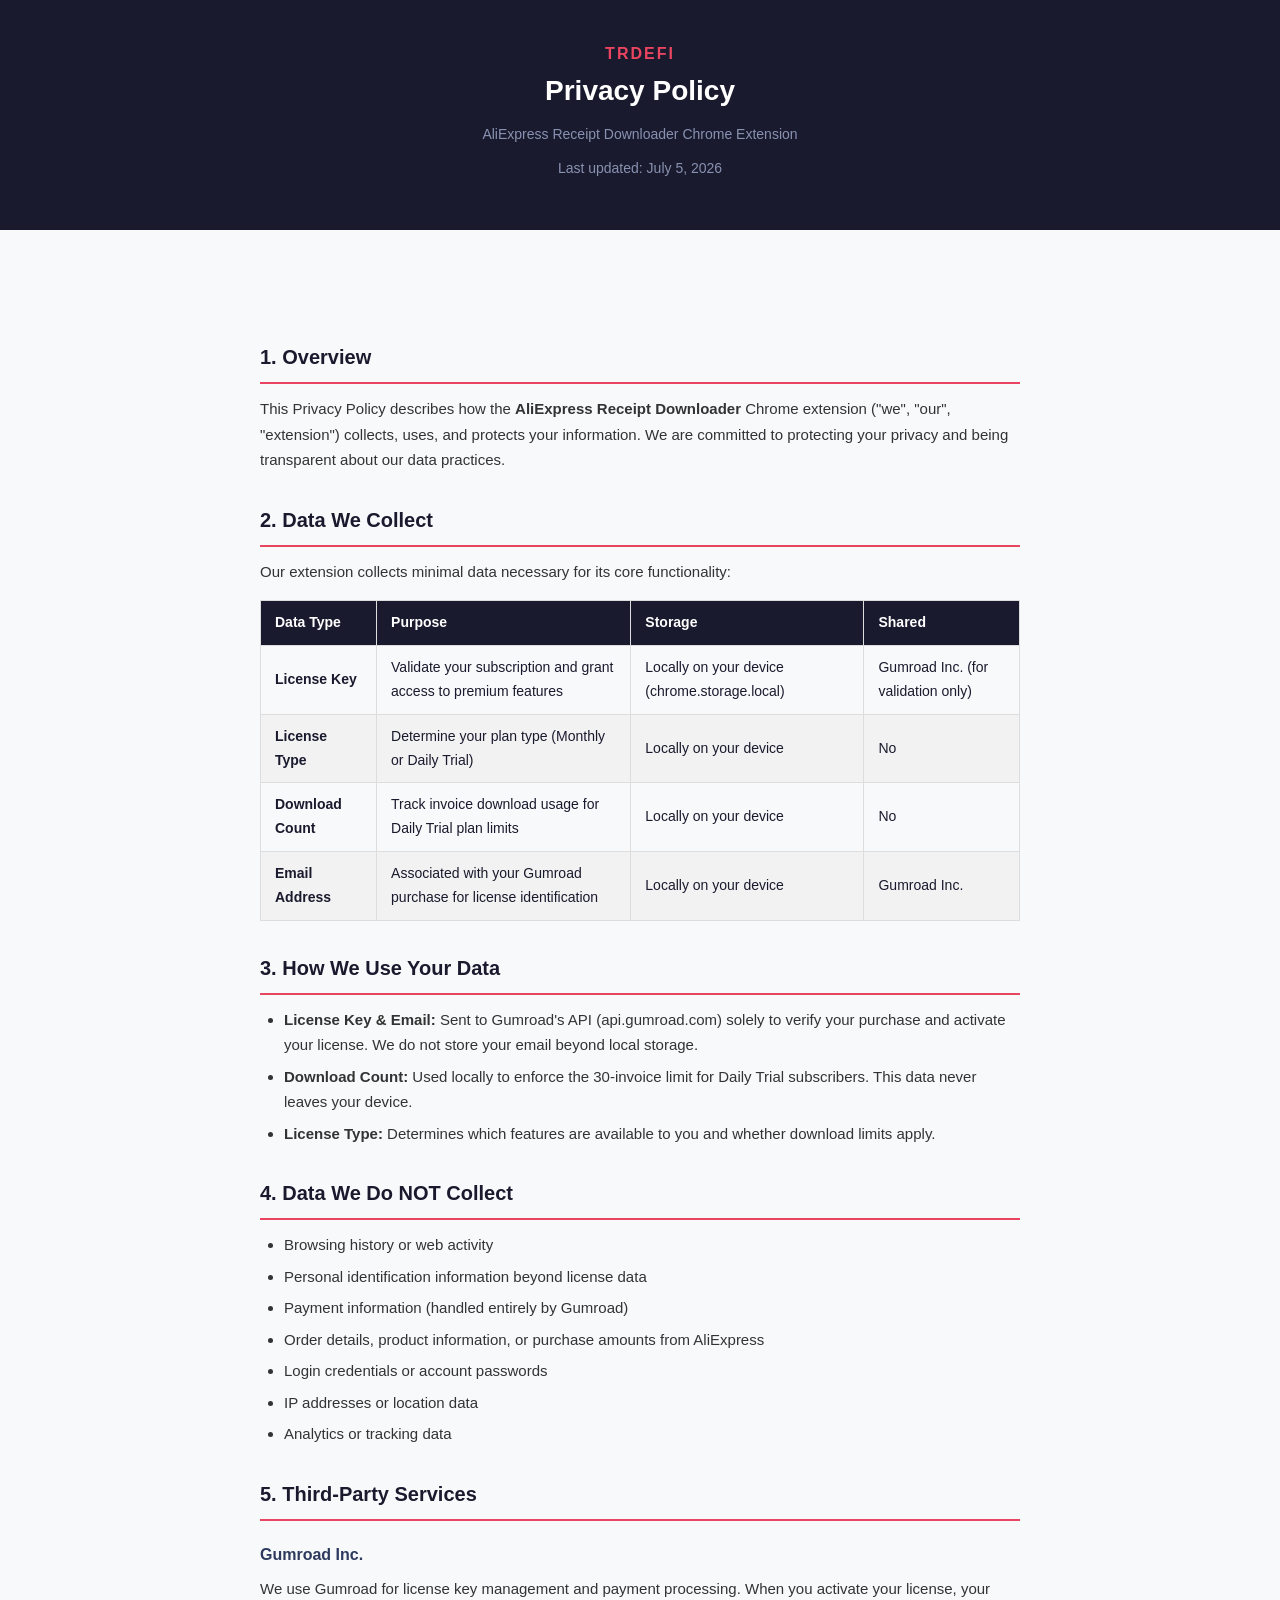
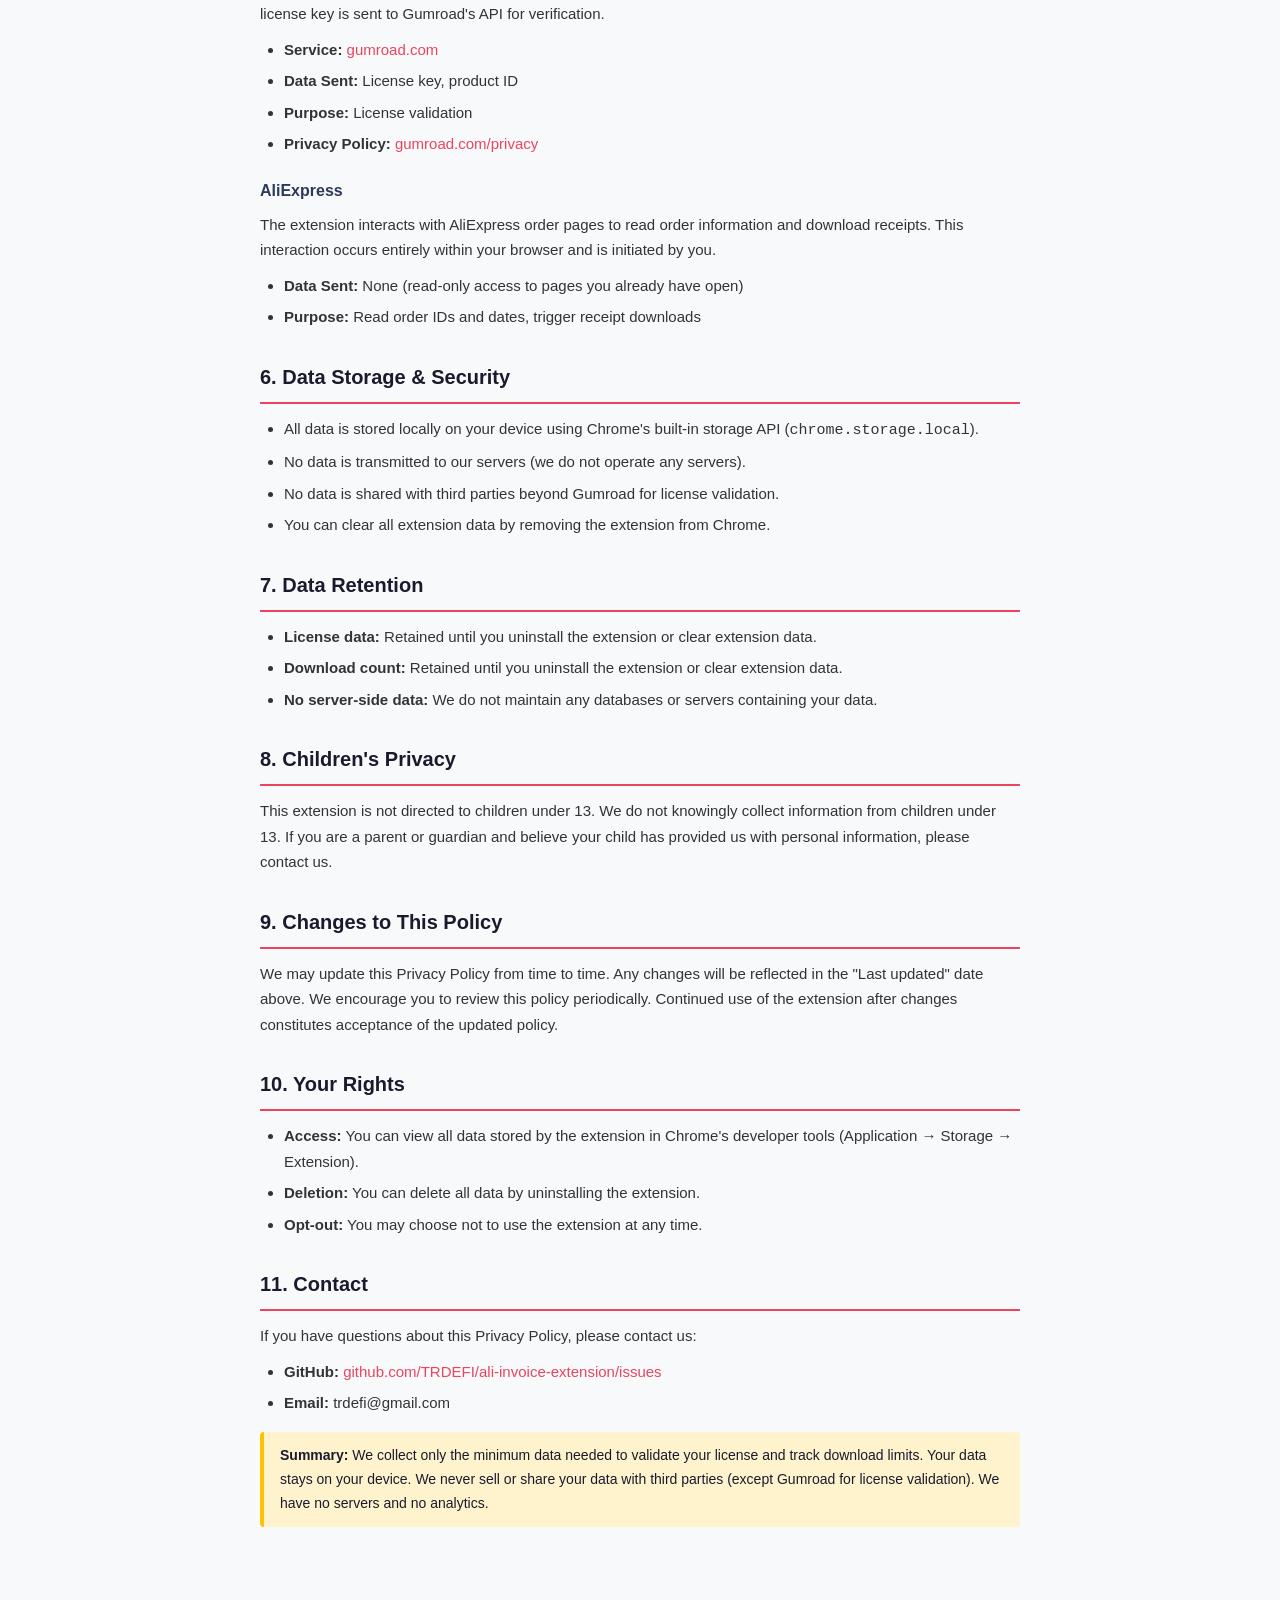
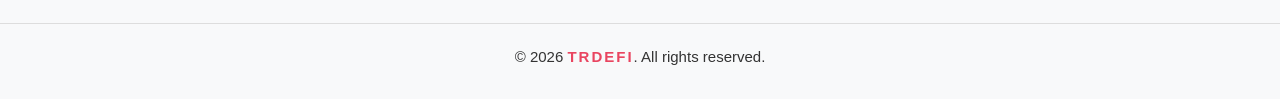
==== docs/index.html @ 35ae5b25 "Add privacy policy page for Chrome Web Store listing" ====
<!DOCTYPE html>
<html lang="en">
<head>
  <meta charset="UTF-8">
  <meta name="viewport" content="width=device-width, initial-scale=1.0">
  <title>Privacy Policy - AliExpress Receipt Downloader</title>
  <style>
    * { margin: 0; padding: 0; box-sizing: border-box; }
    body {
      font-family: -apple-system, BlinkMacSystemFont, 'Segoe UI', Roboto, sans-serif;
      line-height: 1.7;
      color: #1a1a2e;
      background: #f8f9fa;
    }
    .container {
      max-width: 800px;
      margin: 0 auto;
      padding: 40px 20px;
    }
    header {
      text-align: center;
      margin-bottom: 40px;
      padding: 40px 20px;
      background: #1a1a2e;
      color: #fff;
    }
    header h1 { font-size: 28px; margin-bottom: 8px; }
    header p { color: #8892b0; font-size: 14px; }
    .brand {
      color: #e94560;
      font-weight: 700;
      letter-spacing: 2px;
    }
    h2 {
      font-size: 20px;
      color: #1a1a2e;
      margin: 30px 0 12px;
      padding-bottom: 8px;
      border-bottom: 2px solid #e94560;
    }
    h3 {
      font-size: 16px;
      color: #2d3a5e;
      margin: 20px 0 8px;
    }
    p, li {
      font-size: 15px;
      color: #333;
      margin-bottom: 10px;
    }
    ul {
      padding-left: 24px;
      margin-bottom: 16px;
    }
    li { margin-bottom: 6px; }
    table {
      width: 100%;
      border-collapse: collapse;
      margin: 16px 0;
      font-size: 14px;
    }
    th, td {
      padding: 10px 14px;
      border: 1px solid #ddd;
      text-align: left;
    }
    th {
      background: #1a1a2e;
      color: #fff;
      font-weight: 600;
    }
    tr:nth-child(even) { background: #f2f2f2; }
    .highlight {
      background: #fff3cd;
      padding: 12px 16px;
      border-left: 4px solid #ffc107;
      border-radius: 4px;
      margin: 16px 0;
      font-size: 14px;
    }
    footer {
      text-align: center;
      padding: 20px;
      margin-top: 40px;
      color: #8892b0;
      font-size: 13px;
      border-top: 1px solid #ddd;
    }
    a { color: #e94560; text-decoration: none; }
    a:hover { text-decoration: underline; }
  </style>
</head>
<body>
  <header>
    <div class="brand">TRDEFI</div>
    <h1>Privacy Policy</h1>
    <p>AliExpress Receipt Downloader Chrome Extension</p>
    <p>Last updated: July 5, 2026</p>
  </header>

  <div class="container">
    <h2>1. Overview</h2>
    <p>This Privacy Policy describes how the <strong>AliExpress Receipt Downloader</strong> Chrome extension ("we", "our", "extension") collects, uses, and protects your information. We are committed to protecting your privacy and being transparent about our data practices.</p>

    <h2>2. Data We Collect</h2>
    <p>Our extension collects minimal data necessary for its core functionality:</p>

    <table>
      <thead>
        <tr>
          <th>Data Type</th>
          <th>Purpose</th>
          <th>Storage</th>
          <th>Shared</th>
        </tr>
      </thead>
      <tbody>
        <tr>
          <td><strong>License Key</strong></td>
          <td>Validate your subscription and grant access to premium features</td>
          <td>Locally on your device (chrome.storage.local)</td>
          <td>Gumroad Inc. (for validation only)</td>
        </tr>
        <tr>
          <td><strong>License Type</strong></td>
          <td>Determine your plan type (Monthly or Daily Trial)</td>
          <td>Locally on your device</td>
          <td>No</td>
        </tr>
        <tr>
          <td><strong>Download Count</strong></td>
          <td>Track invoice download usage for Daily Trial plan limits</td>
          <td>Locally on your device</td>
          <td>No</td>
        </tr>
        <tr>
          <td><strong>Email Address</strong></td>
          <td>Associated with your Gumroad purchase for license identification</td>
          <td>Locally on your device</td>
          <td>Gumroad Inc.</td>
        </tr>
      </tbody>
    </table>

    <h2>3. How We Use Your Data</h2>
    <ul>
      <li><strong>License Key & Email:</strong> Sent to Gumroad's API (api.gumroad.com) solely to verify your purchase and activate your license. We do not store your email beyond local storage.</li>
      <li><strong>Download Count:</strong> Used locally to enforce the 30-invoice limit for Daily Trial subscribers. This data never leaves your device.</li>
      <li><strong>License Type:</strong> Determines which features are available to you and whether download limits apply.</li>
    </ul>

    <h2>4. Data We Do NOT Collect</h2>
    <ul>
      <li>Browsing history or web activity</li>
      <li>Personal identification information beyond license data</li>
      <li>Payment information (handled entirely by Gumroad)</li>
      <li>Order details, product information, or purchase amounts from AliExpress</li>
      <li>Login credentials or account passwords</li>
      <li>IP addresses or location data</li>
      <li>Analytics or tracking data</li>
    </ul>

    <h2>5. Third-Party Services</h2>

    <h3>Gumroad Inc.</h3>
    <p>We use Gumroad for license key management and payment processing. When you activate your license, your license key is sent to Gumroad's API for verification.</p>
    <ul>
      <li><strong>Service:</strong> <a href="https://gumroad.com" target="_blank">gumroad.com</a></li>
      <li><strong>Data Sent:</strong> License key, product ID</li>
      <li><strong>Purpose:</strong> License validation</li>
      <li><strong>Privacy Policy:</strong> <a href="https://gumroad.com/privacy" target="_blank">gumroad.com/privacy</a></li>
    </ul>

    <h3>AliExpress</h3>
    <p>The extension interacts with AliExpress order pages to read order information and download receipts. This interaction occurs entirely within your browser and is initiated by you.</p>
    <ul>
      <li><strong>Data Sent:</strong> None (read-only access to pages you already have open)</li>
      <li><strong>Purpose:</strong> Read order IDs and dates, trigger receipt downloads</li>
    </ul>

    <h2>6. Data Storage & Security</h2>
    <ul>
      <li>All data is stored locally on your device using Chrome's built-in storage API (<code>chrome.storage.local</code>).</li>
      <li>No data is transmitted to our servers (we do not operate any servers).</li>
      <li>No data is shared with third parties beyond Gumroad for license validation.</li>
      <li>You can clear all extension data by removing the extension from Chrome.</li>
    </ul>

    <h2>7. Data Retention</h2>
    <ul>
      <li><strong>License data:</strong> Retained until you uninstall the extension or clear extension data.</li>
      <li><strong>Download count:</strong> Retained until you uninstall the extension or clear extension data.</li>
      <li><strong>No server-side data:</strong> We do not maintain any databases or servers containing your data.</li>
    </ul>

    <h2>8. Children's Privacy</h2>
    <p>This extension is not directed to children under 13. We do not knowingly collect information from children under 13. If you are a parent or guardian and believe your child has provided us with personal information, please contact us.</p>

    <h2>9. Changes to This Policy</h2>
    <p>We may update this Privacy Policy from time to time. Any changes will be reflected in the "Last updated" date above. We encourage you to review this policy periodically. Continued use of the extension after changes constitutes acceptance of the updated policy.</p>

    <h2>10. Your Rights</h2>
    <ul>
      <li><strong>Access:</strong> You can view all data stored by the extension in Chrome's developer tools (Application → Storage → Extension).</li>
      <li><strong>Deletion:</strong> You can delete all data by uninstalling the extension.</li>
      <li><strong>Opt-out:</strong> You may choose not to use the extension at any time.</li>
    </ul>

    <h2>11. Contact</h2>
    <p>If you have questions about this Privacy Policy, please contact us:</p>
    <ul>
      <li><strong>GitHub:</strong> <a href="https://github.com/TRDEFI/ali-invoice-extension/issues" target="_blank">github.com/TRDEFI/ali-invoice-extension/issues</a></li>
      <li><strong>Email:</strong> trdefi@gmail.com</li>
    </ul>

    <div class="highlight">
      <strong>Summary:</strong> We collect only the minimum data needed to validate your license and track download limits. Your data stays on your device. We never sell or share your data with third parties (except Gumroad for license validation). We have no servers and no analytics.
    </div>
  </div>

  <footer>
    <p>&copy; 2026 <span class="brand">TRDEFI</span>. All rights reserved.</p>
  </footer>
</body>
</html>
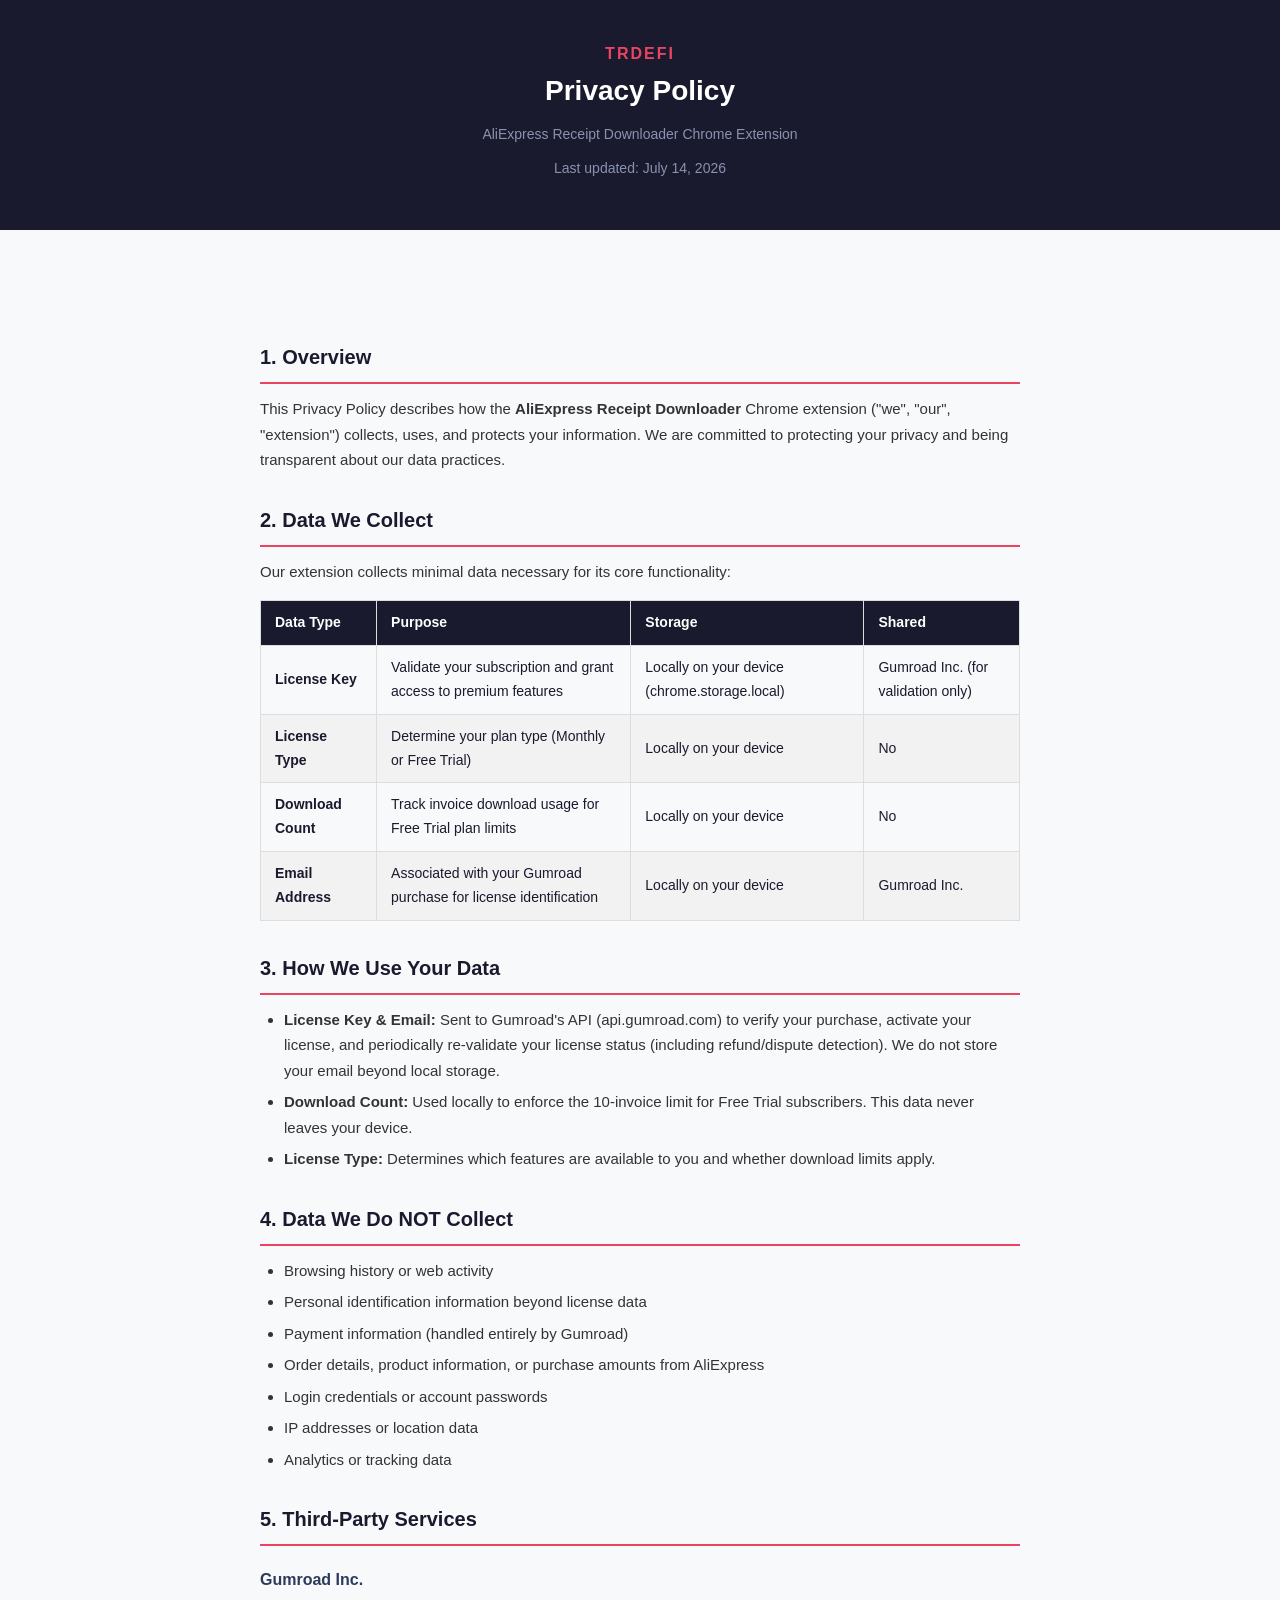
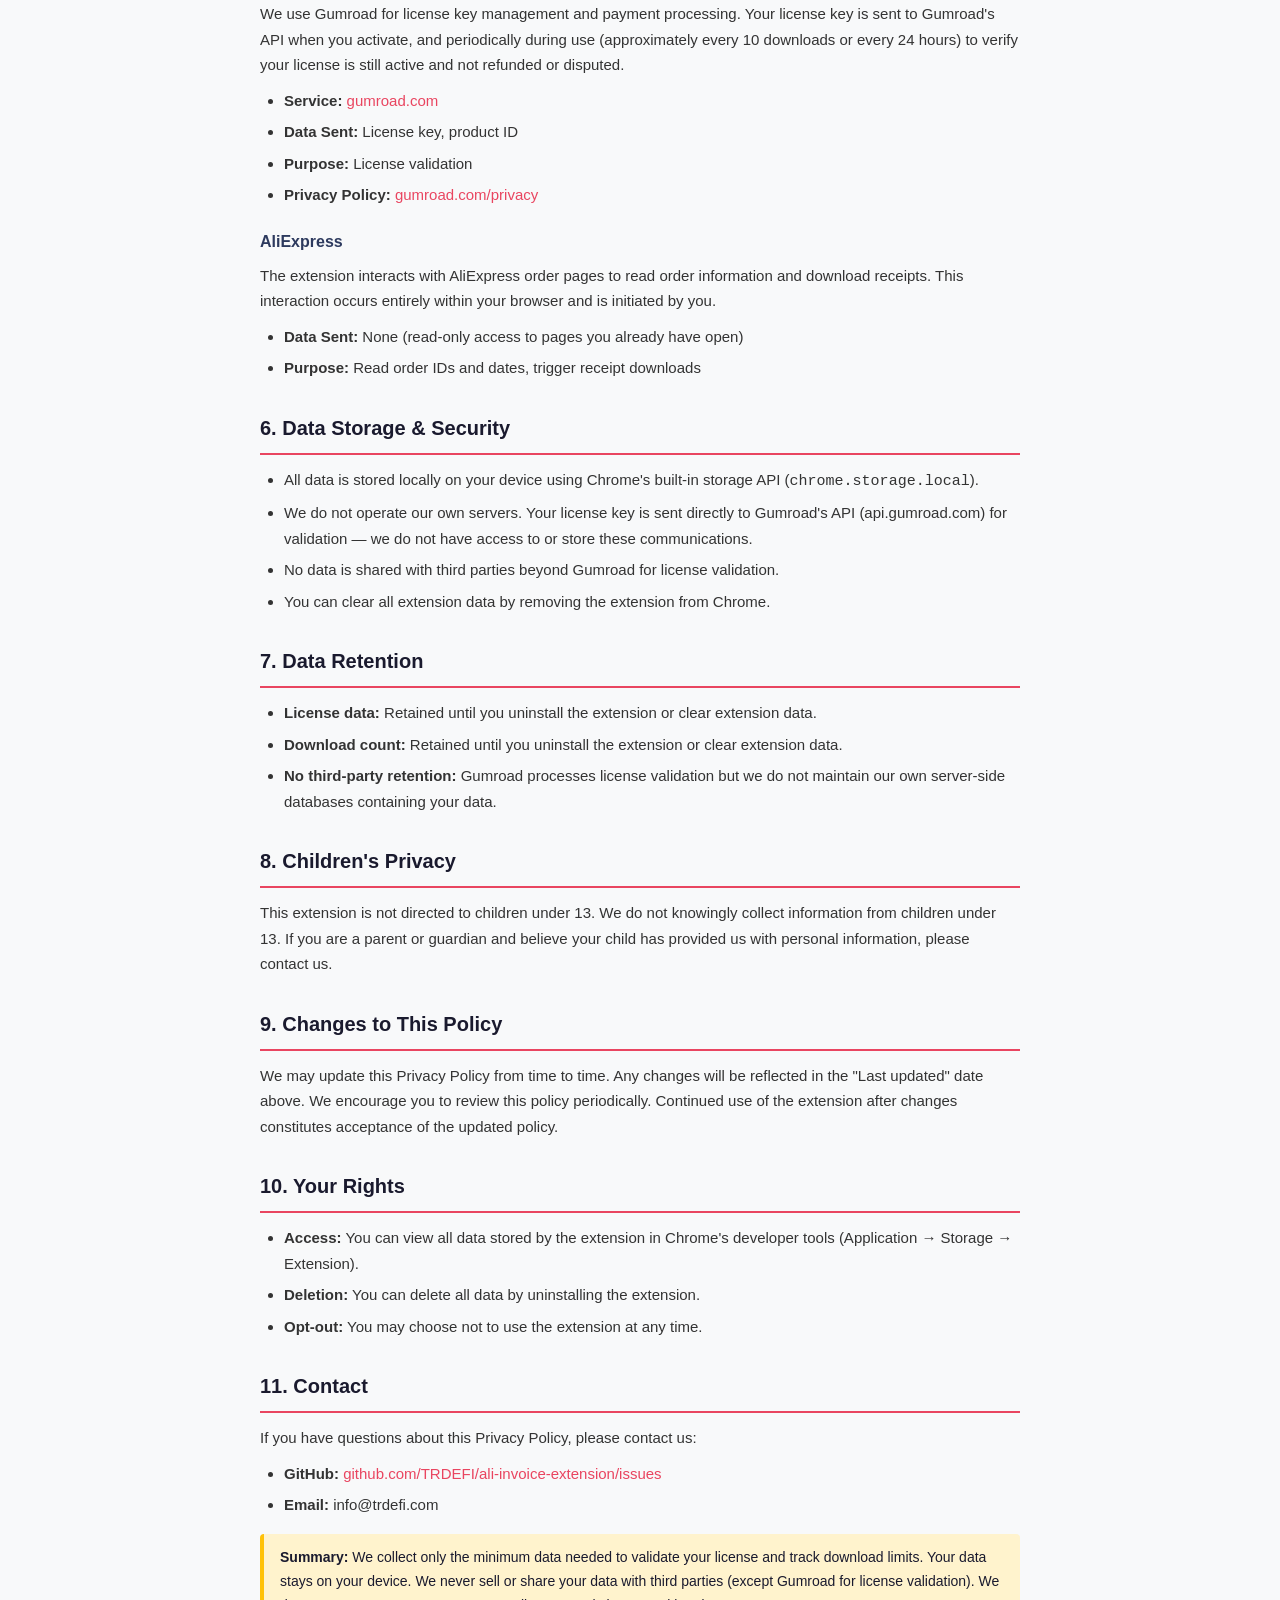
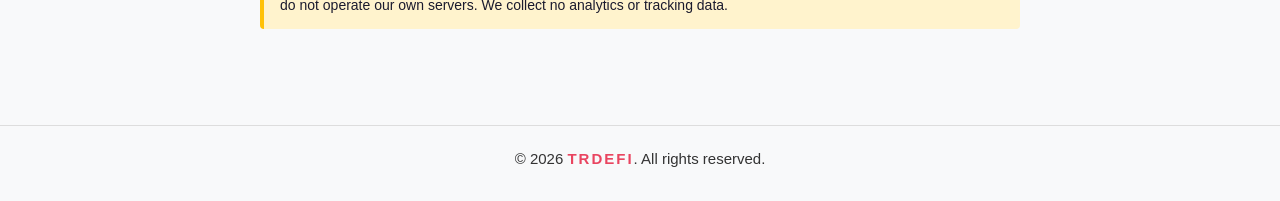
==== commit d3ad5f6b: "Fix Privacy Policy to match v1.1.0 code - Daily Trial → Free Trial (all references) - 30-invoice → 1" ====
--- a/docs/index.html
+++ b/docs/index.html
@@ -95,7 +95,7 @@
     <div class="brand">TRDEFI</div>
     <h1>Privacy Policy</h1>
     <p>AliExpress Receipt Downloader Chrome Extension</p>
-    <p>Last updated: July 5, 2026</p>
+    <p>Last updated: July 14, 2026</p>
   </header>
 
   <div class="container">
@@ -123,13 +123,13 @@
         </tr>
         <tr>
           <td><strong>License Type</strong></td>
-          <td>Determine your plan type (Monthly or Daily Trial)</td>
+          <td>Determine your plan type (Monthly or Free Trial)</td>
           <td>Locally on your device</td>
           <td>No</td>
         </tr>
         <tr>
           <td><strong>Download Count</strong></td>
-          <td>Track invoice download usage for Daily Trial plan limits</td>
+          <td>Track invoice download usage for Free Trial plan limits</td>
           <td>Locally on your device</td>
           <td>No</td>
         </tr>
@@ -144,8 +144,8 @@
 
     <h2>3. How We Use Your Data</h2>
     <ul>
-      <li><strong>License Key & Email:</strong> Sent to Gumroad's API (api.gumroad.com) solely to verify your purchase and activate your license. We do not store your email beyond local storage.</li>
-      <li><strong>Download Count:</strong> Used locally to enforce the 30-invoice limit for Daily Trial subscribers. This data never leaves your device.</li>
+      <li><strong>License Key & Email:</strong> Sent to Gumroad's API (api.gumroad.com) to verify your purchase, activate your license, and periodically re-validate your license status (including refund/dispute detection). We do not store your email beyond local storage.</li>
+      <li><strong>Download Count:</strong> Used locally to enforce the 10-invoice limit for Free Trial subscribers. This data never leaves your device.</li>
       <li><strong>License Type:</strong> Determines which features are available to you and whether download limits apply.</li>
     </ul>
 
@@ -163,7 +163,7 @@
     <h2>5. Third-Party Services</h2>
 
     <h3>Gumroad Inc.</h3>
-    <p>We use Gumroad for license key management and payment processing. When you activate your license, your license key is sent to Gumroad's API for verification.</p>
+    <p>We use Gumroad for license key management and payment processing. Your license key is sent to Gumroad's API when you activate, and periodically during use (approximately every 10 downloads or every 24 hours) to verify your license is still active and not refunded or disputed.</p>
     <ul>
       <li><strong>Service:</strong> <a href="https://gumroad.com" target="_blank">gumroad.com</a></li>
       <li><strong>Data Sent:</strong> License key, product ID</li>
@@ -181,7 +181,7 @@
     <h2>6. Data Storage & Security</h2>
     <ul>
       <li>All data is stored locally on your device using Chrome's built-in storage API (<code>chrome.storage.local</code>).</li>
-      <li>No data is transmitted to our servers (we do not operate any servers).</li>
+      <li>We do not operate our own servers. Your license key is sent directly to Gumroad's API (api.gumroad.com) for validation — we do not have access to or store these communications.</li>
       <li>No data is shared with third parties beyond Gumroad for license validation.</li>
       <li>You can clear all extension data by removing the extension from Chrome.</li>
     </ul>
@@ -190,7 +190,7 @@
     <ul>
       <li><strong>License data:</strong> Retained until you uninstall the extension or clear extension data.</li>
       <li><strong>Download count:</strong> Retained until you uninstall the extension or clear extension data.</li>
-      <li><strong>No server-side data:</strong> We do not maintain any databases or servers containing your data.</li>
+      <li><strong>No third-party retention:</strong> Gumroad processes license validation but we do not maintain our own server-side databases containing your data.</li>
     </ul>
 
     <h2>8. Children's Privacy</h2>
@@ -210,11 +210,11 @@
     <p>If you have questions about this Privacy Policy, please contact us:</p>
     <ul>
       <li><strong>GitHub:</strong> <a href="https://github.com/TRDEFI/ali-invoice-extension/issues" target="_blank">github.com/TRDEFI/ali-invoice-extension/issues</a></li>
-      <li><strong>Email:</strong> trdefi@gmail.com</li>
+      <li><strong>Email:</strong> info@trdefi.com</li>
     </ul>
 
     <div class="highlight">
-      <strong>Summary:</strong> We collect only the minimum data needed to validate your license and track download limits. Your data stays on your device. We never sell or share your data with third parties (except Gumroad for license validation). We have no servers and no analytics.
+      <strong>Summary:</strong> We collect only the minimum data needed to validate your license and track download limits. Your data stays on your device. We never sell or share your data with third parties (except Gumroad for license validation). We do not operate our own servers. We collect no analytics or tracking data.
     </div>
   </div>
 
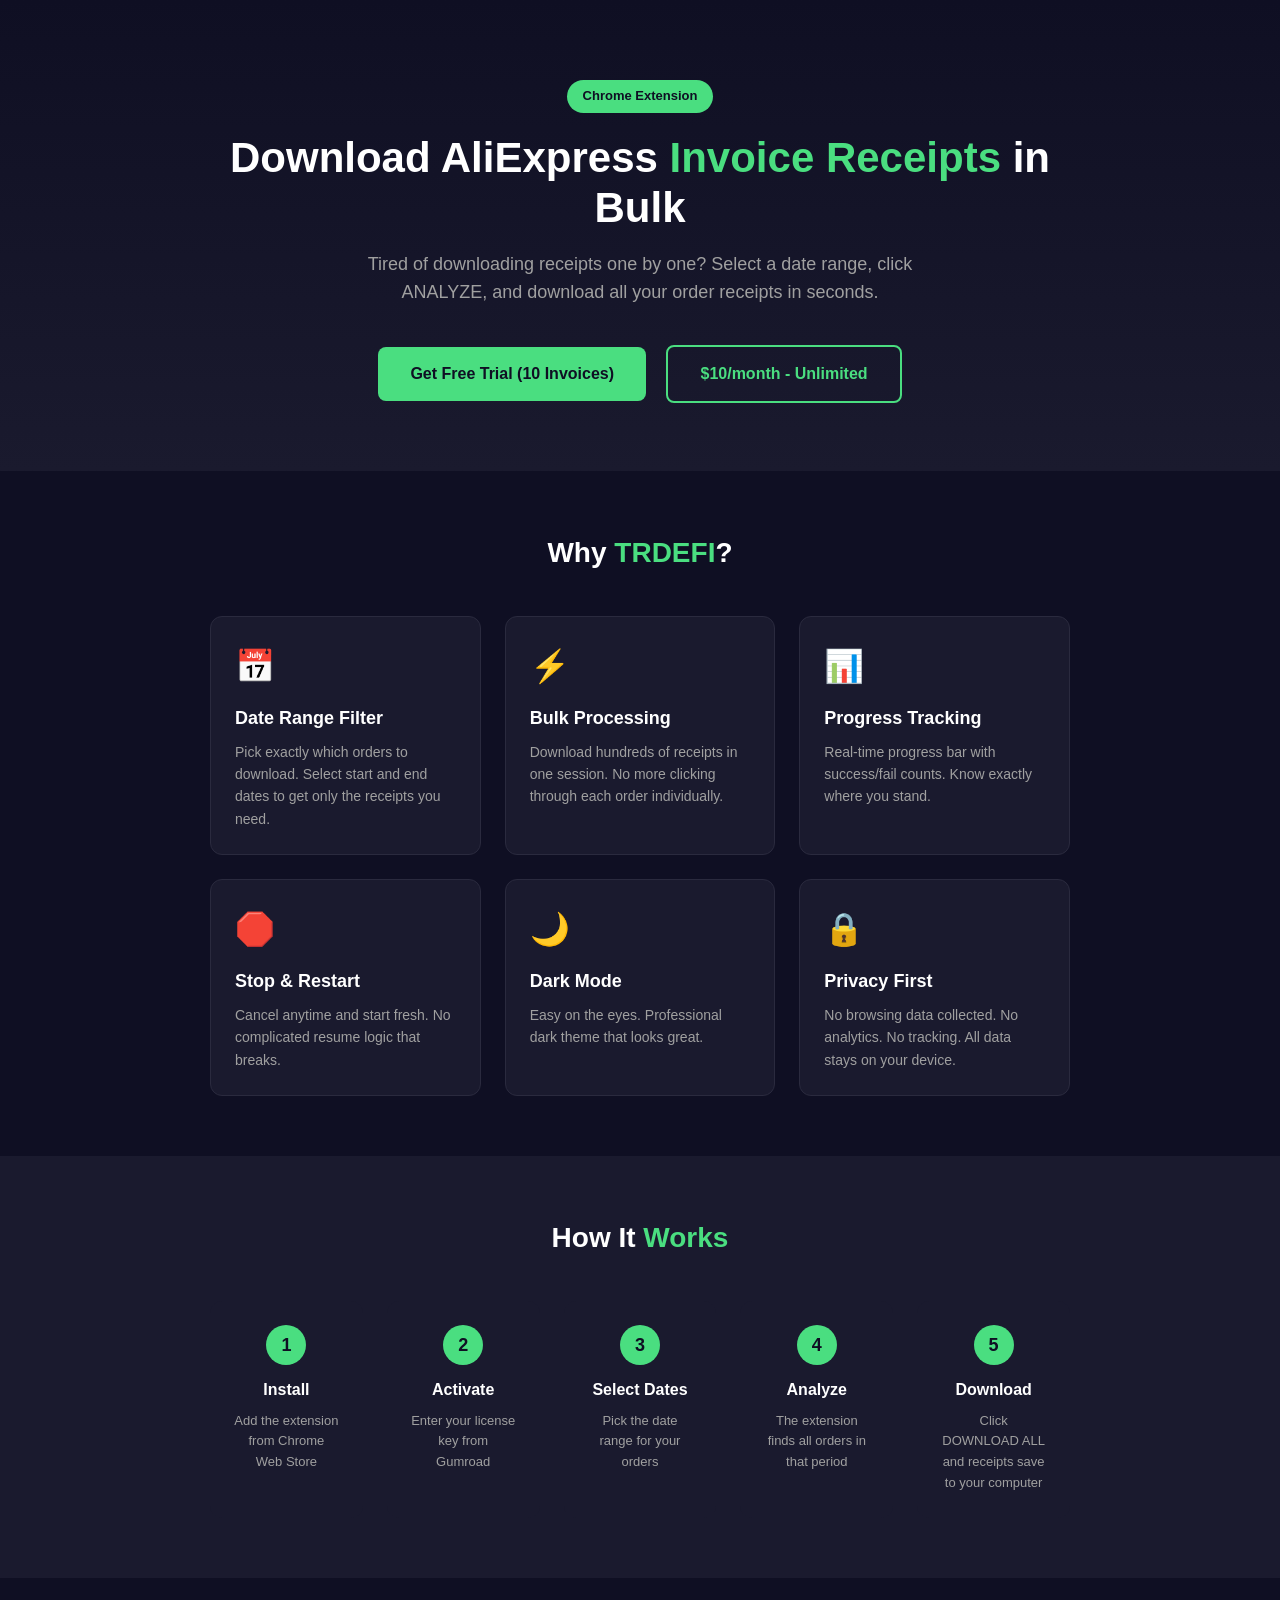
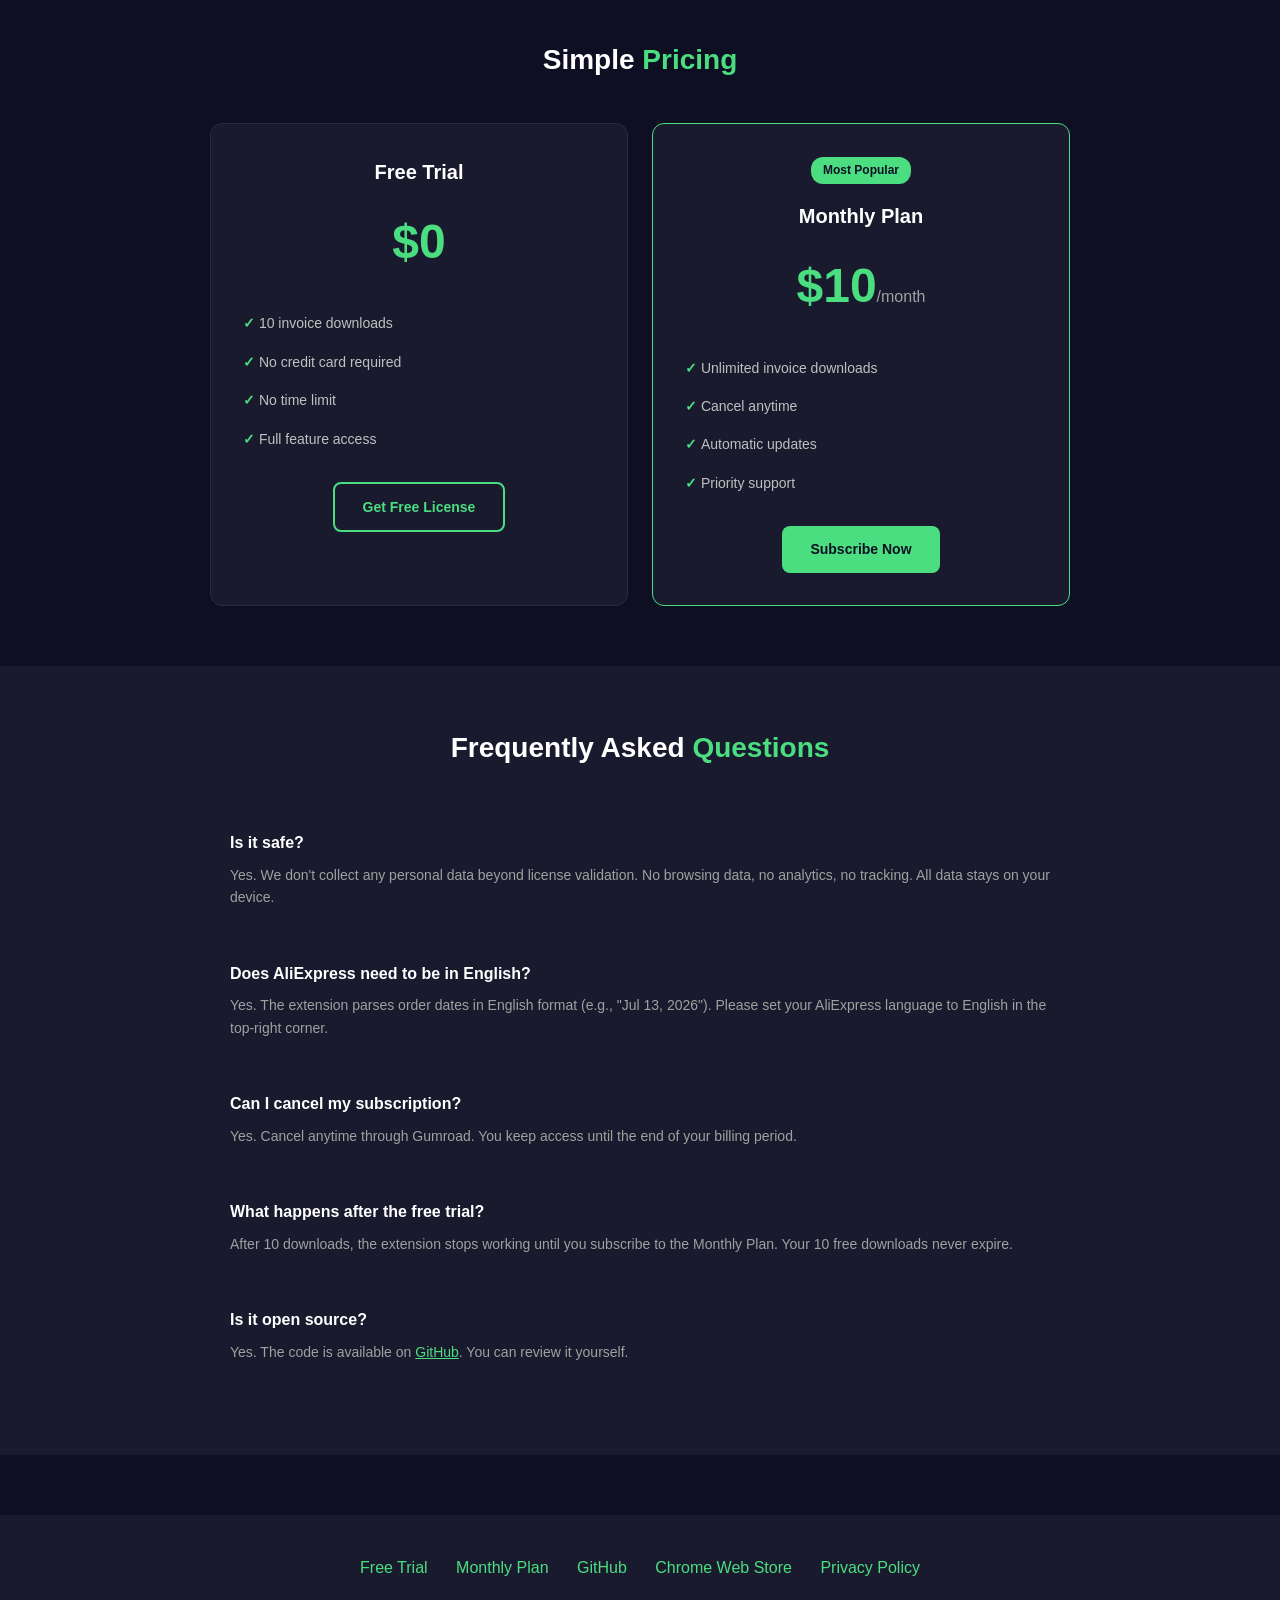
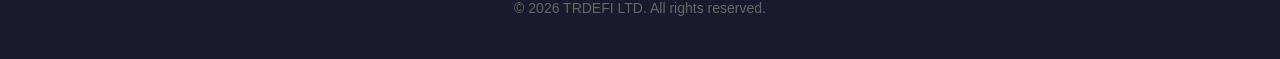
==== commit 3f4f6917: "Add full landing page and separate privacy policy page for GitHub Pages SEO" ====
--- a/docs/index.html
+++ b/docs/index.html
@@ -1,225 +1,235 @@
 <!DOCTYPE html>
 <html lang="en">
 <head>
-  <meta charset="UTF-8">
-  <meta name="viewport" content="width=device-width, initial-scale=1.0">
-  <title>Privacy Policy - AliExpress Receipt Downloader</title>
-  <style>
-    * { margin: 0; padding: 0; box-sizing: border-box; }
-    body {
-      font-family: -apple-system, BlinkMacSystemFont, 'Segoe UI', Roboto, sans-serif;
-      line-height: 1.7;
-      color: #1a1a2e;
-      background: #f8f9fa;
-    }
-    .container {
-      max-width: 800px;
-      margin: 0 auto;
-      padding: 40px 20px;
-    }
-    header {
-      text-align: center;
-      margin-bottom: 40px;
-      padding: 40px 20px;
-      background: #1a1a2e;
-      color: #fff;
-    }
-    header h1 { font-size: 28px; margin-bottom: 8px; }
-    header p { color: #8892b0; font-size: 14px; }
-    .brand {
-      color: #e94560;
-      font-weight: 700;
-      letter-spacing: 2px;
-    }
-    h2 {
-      font-size: 20px;
-      color: #1a1a2e;
-      margin: 30px 0 12px;
-      padding-bottom: 8px;
-      border-bottom: 2px solid #e94560;
-    }
-    h3 {
-      font-size: 16px;
-      color: #2d3a5e;
-      margin: 20px 0 8px;
-    }
-    p, li {
-      font-size: 15px;
-      color: #333;
-      margin-bottom: 10px;
-    }
-    ul {
-      padding-left: 24px;
-      margin-bottom: 16px;
-    }
-    li { margin-bottom: 6px; }
-    table {
-      width: 100%;
-      border-collapse: collapse;
-      margin: 16px 0;
-      font-size: 14px;
-    }
-    th, td {
-      padding: 10px 14px;
-      border: 1px solid #ddd;
-      text-align: left;
-    }
-    th {
-      background: #1a1a2e;
-      color: #fff;
-      font-weight: 600;
-    }
-    tr:nth-child(even) { background: #f2f2f2; }
-    .highlight {
-      background: #fff3cd;
-      padding: 12px 16px;
-      border-left: 4px solid #ffc107;
-      border-radius: 4px;
-      margin: 16px 0;
-      font-size: 14px;
-    }
-    footer {
-      text-align: center;
-      padding: 20px;
-      margin-top: 40px;
-      color: #8892b0;
-      font-size: 13px;
-      border-top: 1px solid #ddd;
-    }
-    a { color: #e94560; text-decoration: none; }
-    a:hover { text-decoration: underline; }
-  </style>
+    <meta charset="UTF-8">
+    <meta name="viewport" content="width=device-width, initial-scale=1.0">
+    <title>AliExpress Invoice Downloader - Bulk Download Order Receipts | TRDEFI</title>
+    <meta name="description" content="Download AliExpress order receipts in bulk by date range. Free trial available. Save hours every month with our Chrome extension.">
+    <meta name="keywords" content="aliexpress, invoice, receipt, downloader, chrome extension, bulk download, order receipts">
+    <meta property="og:title" content="AliExpress Invoice Downloader - Bulk Download Order Receipts">
+    <meta property="og:description" content="Download AliExpress order receipts in bulk by date range. Free trial available.">
+    <meta property="og:type" content="website">
+    <meta property="og:url" content="https://trdefi.github.io/ali-invoice-extension/">
+    <link rel="canonical" href="https://trdefi.github.io/ali-invoice-extension/">
+    <style>
+        * { margin: 0; padding: 0; box-sizing: border-box; }
+        body { font-family: -apple-system, BlinkMacSystemFont, 'Segoe UI', Roboto, sans-serif; background: #0f0f23; color: #e0e0e0; line-height: 1.6; }
+        .container { max-width: 900px; margin: 0 auto; padding: 0 20px; }
+
+        /* Hero */
+        .hero { text-align: center; padding: 80px 20px 60px; background: linear-gradient(180deg, #0f0f23 0%, #1a1a2e 100%); }
+        .hero .badge { display: inline-block; background: #4ade80; color: #0f0f23; padding: 6px 16px; border-radius: 20px; font-weight: 600; font-size: 13px; margin-bottom: 20px; }
+        .hero h1 { font-size: 42px; font-weight: 700; color: #ffffff; margin-bottom: 16px; line-height: 1.2; }
+        .hero h1 span { color: #4ade80; }
+        .hero p { font-size: 18px; color: #a0a0a0; max-width: 600px; margin: 0 auto 30px; }
+        .hero-cta { display: inline-block; background: #4ade80; color: #0f0f23; padding: 14px 32px; border-radius: 8px; font-size: 16px; font-weight: 700; text-decoration: none; margin: 8px; }
+        .hero-cta-secondary { display: inline-block; background: transparent; color: #4ade80; padding: 14px 32px; border-radius: 8px; font-size: 16px; font-weight: 700; text-decoration: none; border: 2px solid #4ade80; margin: 8px; }
+
+        /* Sections */
+        section { padding: 60px 0; }
+        section h2 { font-size: 28px; color: #ffffff; text-align: center; margin-bottom: 40px; }
+        section h2 span { color: #4ade80; }
+
+        /* Features */
+        .features-grid { display: grid; grid-template-columns: repeat(auto-fit, minmax(250px, 1fr)); gap: 24px; }
+        .feature-card { background: #1a1a2e; border-radius: 12px; padding: 24px; border: 1px solid #2a2a3e; }
+        .feature-card .icon { font-size: 32px; margin-bottom: 12px; }
+        .feature-card h3 { color: #ffffff; font-size: 18px; margin-bottom: 8px; }
+        .feature-card p { color: #a0a0a0; font-size: 14px; }
+
+        /* How It Works */
+        .steps { display: grid; grid-template-columns: repeat(auto-fit, minmax(150px, 1fr)); gap: 24px; text-align: center; }
+        .step { background: #1a1a2e; border-radius: 12px; padding: 24px; }
+        .step-num { background: #4ade80; color: #0f0f23; width: 40px; height: 40px; border-radius: 50%; display: inline-flex; align-items: center; justify-content: center; font-weight: 700; font-size: 18px; margin-bottom: 12px; }
+        .step h3 { color: #ffffff; font-size: 16px; margin-bottom: 8px; }
+        .step p { color: #a0a0a0; font-size: 13px; }
+
+        /* Pricing */
+        .pricing-grid { display: grid; grid-template-columns: repeat(auto-fit, minmax(280px, 1fr)); gap: 24px; }
+        .price-card { background: #1a1a2e; border-radius: 12px; padding: 32px; border: 1px solid #2a2a3e; text-align: center; }
+        .price-card.popular { border-color: #4ade80; }
+        .price-card .label { display: inline-block; background: #4ade80; color: #0f0f23; padding: 4px 12px; border-radius: 12px; font-size: 12px; font-weight: 600; margin-bottom: 16px; }
+        .price-card h3 { color: #ffffff; font-size: 20px; margin-bottom: 8px; }
+        .price-card .price { font-size: 48px; font-weight: 700; color: #4ade80; margin: 16px 0; }
+        .price-card .price span { font-size: 16px; font-weight: 400; color: #a0a0a0; }
+        .price-card ul { list-style: none; text-align: left; margin: 24px 0; }
+        .price-card li { padding: 8px 0; color: #c0c0c0; font-size: 14px; }
+        .price-card li::before { content: "✓ "; color: #4ade80; font-weight: 700; }
+        .price-card a { display: inline-block; background: #4ade80; color: #0f0f23; padding: 12px 28px; border-radius: 8px; font-weight: 700; text-decoration: none; font-size: 14px; }
+        .price-card a.secondary { background: transparent; color: #4ade80; border: 2px solid #4ade80; }
+
+        /* FAQ */
+        .faq-item { background: #1a1a2e; border-radius: 8px; padding: 20px; margin-bottom: 12px; }
+        .faq-item h3 { color: #ffffff; font-size: 16px; margin-bottom: 8px; }
+        .faq-item p { color: #a0a0a0; font-size: 14px; }
+
+        /* Footer */
+        footer { background: #1a1a2e; padding: 40px 0; text-align: center; margin-top: 60px; }
+        footer p { color: #666; font-size: 14px; }
+        footer a { color: #4ade80; text-decoration: none; }
+        footer a:hover { text-decoration: underline; }
+        .footer-links { margin-bottom: 16px; }
+        .footer-links a { margin: 0 12px; }
+    </style>
 </head>
 <body>
-  <header>
-    <div class="brand">TRDEFI</div>
-    <h1>Privacy Policy</h1>
-    <p>AliExpress Receipt Downloader Chrome Extension</p>
-    <p>Last updated: July 14, 2026</p>
-  </header>
-
-  <div class="container">
-    <h2>1. Overview</h2>
-    <p>This Privacy Policy describes how the <strong>AliExpress Receipt Downloader</strong> Chrome extension ("we", "our", "extension") collects, uses, and protects your information. We are committed to protecting your privacy and being transparent about our data practices.</p>
-
-    <h2>2. Data We Collect</h2>
-    <p>Our extension collects minimal data necessary for its core functionality:</p>
-
-    <table>
-      <thead>
-        <tr>
-          <th>Data Type</th>
-          <th>Purpose</th>
-          <th>Storage</th>
-          <th>Shared</th>
-        </tr>
-      </thead>
-      <tbody>
-        <tr>
-          <td><strong>License Key</strong></td>
-          <td>Validate your subscription and grant access to premium features</td>
-          <td>Locally on your device (chrome.storage.local)</td>
-          <td>Gumroad Inc. (for validation only)</td>
-        </tr>
-        <tr>
-          <td><strong>License Type</strong></td>
-          <td>Determine your plan type (Monthly or Free Trial)</td>
-          <td>Locally on your device</td>
-          <td>No</td>
-        </tr>
-        <tr>
-          <td><strong>Download Count</strong></td>
-          <td>Track invoice download usage for Free Trial plan limits</td>
-          <td>Locally on your device</td>
-          <td>No</td>
-        </tr>
-        <tr>
-          <td><strong>Email Address</strong></td>
-          <td>Associated with your Gumroad purchase for license identification</td>
-          <td>Locally on your device</td>
-          <td>Gumroad Inc.</td>
-        </tr>
-      </tbody>
-    </table>
-
-    <h2>3. How We Use Your Data</h2>
-    <ul>
-      <li><strong>License Key & Email:</strong> Sent to Gumroad's API (api.gumroad.com) to verify your purchase, activate your license, and periodically re-validate your license status (including refund/dispute detection). We do not store your email beyond local storage.</li>
-      <li><strong>Download Count:</strong> Used locally to enforce the 10-invoice limit for Free Trial subscribers. This data never leaves your device.</li>
-      <li><strong>License Type:</strong> Determines which features are available to you and whether download limits apply.</li>
-    </ul>
-
-    <h2>4. Data We Do NOT Collect</h2>
-    <ul>
-      <li>Browsing history or web activity</li>
-      <li>Personal identification information beyond license data</li>
-      <li>Payment information (handled entirely by Gumroad)</li>
-      <li>Order details, product information, or purchase amounts from AliExpress</li>
-      <li>Login credentials or account passwords</li>
-      <li>IP addresses or location data</li>
-      <li>Analytics or tracking data</li>
-    </ul>
-
-    <h2>5. Third-Party Services</h2>
-
-    <h3>Gumroad Inc.</h3>
-    <p>We use Gumroad for license key management and payment processing. Your license key is sent to Gumroad's API when you activate, and periodically during use (approximately every 10 downloads or every 24 hours) to verify your license is still active and not refunded or disputed.</p>
-    <ul>
-      <li><strong>Service:</strong> <a href="https://gumroad.com" target="_blank">gumroad.com</a></li>
-      <li><strong>Data Sent:</strong> License key, product ID</li>
-      <li><strong>Purpose:</strong> License validation</li>
-      <li><strong>Privacy Policy:</strong> <a href="https://gumroad.com/privacy" target="_blank">gumroad.com/privacy</a></li>
-    </ul>
-
-    <h3>AliExpress</h3>
-    <p>The extension interacts with AliExpress order pages to read order information and download receipts. This interaction occurs entirely within your browser and is initiated by you.</p>
-    <ul>
-      <li><strong>Data Sent:</strong> None (read-only access to pages you already have open)</li>
-      <li><strong>Purpose:</strong> Read order IDs and dates, trigger receipt downloads</li>
-    </ul>
-
-    <h2>6. Data Storage & Security</h2>
-    <ul>
-      <li>All data is stored locally on your device using Chrome's built-in storage API (<code>chrome.storage.local</code>).</li>
-      <li>We do not operate our own servers. Your license key is sent directly to Gumroad's API (api.gumroad.com) for validation — we do not have access to or store these communications.</li>
-      <li>No data is shared with third parties beyond Gumroad for license validation.</li>
-      <li>You can clear all extension data by removing the extension from Chrome.</li>
-    </ul>
-
-    <h2>7. Data Retention</h2>
-    <ul>
-      <li><strong>License data:</strong> Retained until you uninstall the extension or clear extension data.</li>
-      <li><strong>Download count:</strong> Retained until you uninstall the extension or clear extension data.</li>
-      <li><strong>No third-party retention:</strong> Gumroad processes license validation but we do not maintain our own server-side databases containing your data.</li>
-    </ul>
-
-    <h2>8. Children's Privacy</h2>
-    <p>This extension is not directed to children under 13. We do not knowingly collect information from children under 13. If you are a parent or guardian and believe your child has provided us with personal information, please contact us.</p>
-
-    <h2>9. Changes to This Policy</h2>
-    <p>We may update this Privacy Policy from time to time. Any changes will be reflected in the "Last updated" date above. We encourage you to review this policy periodically. Continued use of the extension after changes constitutes acceptance of the updated policy.</p>
-
-    <h2>10. Your Rights</h2>
-    <ul>
-      <li><strong>Access:</strong> You can view all data stored by the extension in Chrome's developer tools (Application → Storage → Extension).</li>
-      <li><strong>Deletion:</strong> You can delete all data by uninstalling the extension.</li>
-      <li><strong>Opt-out:</strong> You may choose not to use the extension at any time.</li>
-    </ul>
-
-    <h2>11. Contact</h2>
-    <p>If you have questions about this Privacy Policy, please contact us:</p>
-    <ul>
-      <li><strong>GitHub:</strong> <a href="https://github.com/TRDEFI/ali-invoice-extension/issues" target="_blank">github.com/TRDEFI/ali-invoice-extension/issues</a></li>
-      <li><strong>Email:</strong> info@trdefi.com</li>
-    </ul>
-
-    <div class="highlight">
-      <strong>Summary:</strong> We collect only the minimum data needed to validate your license and track download limits. Your data stays on your device. We never sell or share your data with third parties (except Gumroad for license validation). We do not operate our own servers. We collect no analytics or tracking data.
-    </div>
-  </div>
-
-  <footer>
-    <p>&copy; 2026 <span class="brand">TRDEFI</span>. All rights reserved.</p>
-  </footer>
+
+<!-- Hero -->
+<div class="hero">
+    <div class="container">
+        <div class="badge">Chrome Extension</div>
+        <h1>Download AliExpress <span>Invoice Receipts</span> in Bulk</h1>
+        <p>Tired of downloading receipts one by one? Select a date range, click ANALYZE, and download all your order receipts in seconds.</p>
+        <a href="https://trdefi.gumroad.com/l/FreeTrial" class="hero-cta">Get Free Trial (10 Invoices)</a>
+        <a href="https://trdefi.gumroad.com/l/monthly" class="hero-cta-secondary">$10/month - Unlimited</a>
+    </div>
+</div>
+
+<!-- Features -->
+<section>
+    <div class="container">
+        <h2>Why <span>TRDEFI</span>?</h2>
+        <div class="features-grid">
+            <div class="feature-card">
+                <div class="icon">📅</div>
+                <h3>Date Range Filter</h3>
+                <p>Pick exactly which orders to download. Select start and end dates to get only the receipts you need.</p>
+            </div>
+            <div class="feature-card">
+                <div class="icon">⚡</div>
+                <h3>Bulk Processing</h3>
+                <p>Download hundreds of receipts in one session. No more clicking through each order individually.</p>
+            </div>
+            <div class="feature-card">
+                <div class="icon">📊</div>
+                <h3>Progress Tracking</h3>
+                <p>Real-time progress bar with success/fail counts. Know exactly where you stand.</p>
+            </div>
+            <div class="feature-card">
+                <div class="icon">🛑</div>
+                <h3>Stop &amp; Restart</h3>
+                <p>Cancel anytime and start fresh. No complicated resume logic that breaks.</p>
+            </div>
+            <div class="feature-card">
+                <div class="icon">🌙</div>
+                <h3>Dark Mode</h3>
+                <p>Easy on the eyes. Professional dark theme that looks great.</p>
+            </div>
+            <div class="feature-card">
+                <div class="icon">🔒</div>
+                <h3>Privacy First</h3>
+                <p>No browsing data collected. No analytics. No tracking. All data stays on your device.</p>
+            </div>
+        </div>
+    </div>
+</section>
+
+<!-- How It Works -->
+<section style="background: #1a1a2e;">
+    <div class="container">
+        <h2>How It <span>Works</span></h2>
+        <div class="steps">
+            <div class="step">
+                <div class="step-num">1</div>
+                <h3>Install</h3>
+                <p>Add the extension from Chrome Web Store</p>
+            </div>
+            <div class="step">
+                <div class="step-num">2</div>
+                <h3>Activate</h3>
+                <p>Enter your license key from Gumroad</p>
+            </div>
+            <div class="step">
+                <div class="step-num">3</div>
+                <h3>Select Dates</h3>
+                <p>Pick the date range for your orders</p>
+            </div>
+            <div class="step">
+                <div class="step-num">4</div>
+                <h3>Analyze</h3>
+                <p>The extension finds all orders in that period</p>
+            </div>
+            <div class="step">
+                <div class="step-num">5</div>
+                <h3>Download</h3>
+                <p>Click DOWNLOAD ALL and receipts save to your computer</p>
+            </div>
+        </div>
+    </div>
+</section>
+
+<!-- Pricing -->
+<section>
+    <div class="container">
+        <h2>Simple <span>Pricing</span></h2>
+        <div class="pricing-grid">
+            <div class="price-card">
+                <h3>Free Trial</h3>
+                <div class="price">$0</div>
+                <ul>
+                    <li>10 invoice downloads</li>
+                    <li>No credit card required</li>
+                    <li>No time limit</li>
+                    <li>Full feature access</li>
+                </ul>
+                <a href="https://trdefi.gumroad.com/l/FreeTrial" class="secondary">Get Free License</a>
+            </div>
+            <div class="price-card popular">
+                <div class="label">Most Popular</div>
+                <h3>Monthly Plan</h3>
+                <div class="price">$10<span>/month</span></div>
+                <ul>
+                    <li>Unlimited invoice downloads</li>
+                    <li>Cancel anytime</li>
+                    <li>Automatic updates</li>
+                    <li>Priority support</li>
+                </ul>
+                <a href="https://trdefi.gumroad.com/l/monthly">Subscribe Now</a>
+            </div>
+        </div>
+    </div>
+</section>
+
+<!-- FAQ -->
+<section style="background: #1a1a2e;">
+    <div class="container">
+        <h2>Frequently Asked <span>Questions</span></h2>
+        <div class="faq-item">
+            <h3>Is it safe?</h3>
+            <p>Yes. We don't collect any personal data beyond license validation. No browsing data, no analytics, no tracking. All data stays on your device.</p>
+        </div>
+        <div class="faq-item">
+            <h3>Does AliExpress need to be in English?</h3>
+            <p>Yes. The extension parses order dates in English format (e.g., "Jul 13, 2026"). Please set your AliExpress language to English in the top-right corner.</p>
+        </div>
+        <div class="faq-item">
+            <h3>Can I cancel my subscription?</h3>
+            <p>Yes. Cancel anytime through Gumroad. You keep access until the end of your billing period.</p>
+        </div>
+        <div class="faq-item">
+            <h3>What happens after the free trial?</h3>
+            <p>After 10 downloads, the extension stops working until you subscribe to the Monthly Plan. Your 10 free downloads never expire.</p>
+        </div>
+        <div class="faq-item">
+            <h3>Is it open source?</h3>
+            <p>Yes. The code is available on <a href="https://github.com/TRDEFI/ali-invoice-extension" style="color: #4ade80;">GitHub</a>. You can review it yourself.</p>
+        </div>
+    </div>
+</section>
+
+<!-- Footer -->
+<footer>
+    <div class="container">
+        <div class="footer-links">
+            <a href="https://trdefi.gumroad.com/l/FreeTrial">Free Trial</a>
+            <a href="https://trdefi.gumroad.com/l/monthly">Monthly Plan</a>
+            <a href="https://github.com/TRDEFI/ali-invoice-extension">GitHub</a>
+            <a href="https://chromewebstore.google.com/detail/ppfcaekfldmfngbeeflafkokdabnffee">Chrome Web Store</a>
+            <a href="privacy.html">Privacy Policy</a>
+        </div>
+        <p>&copy; 2026 TRDEFI LTD. All rights reserved.</p>
+    </div>
+</footer>
+
 </body>
-</html>
+</html>
